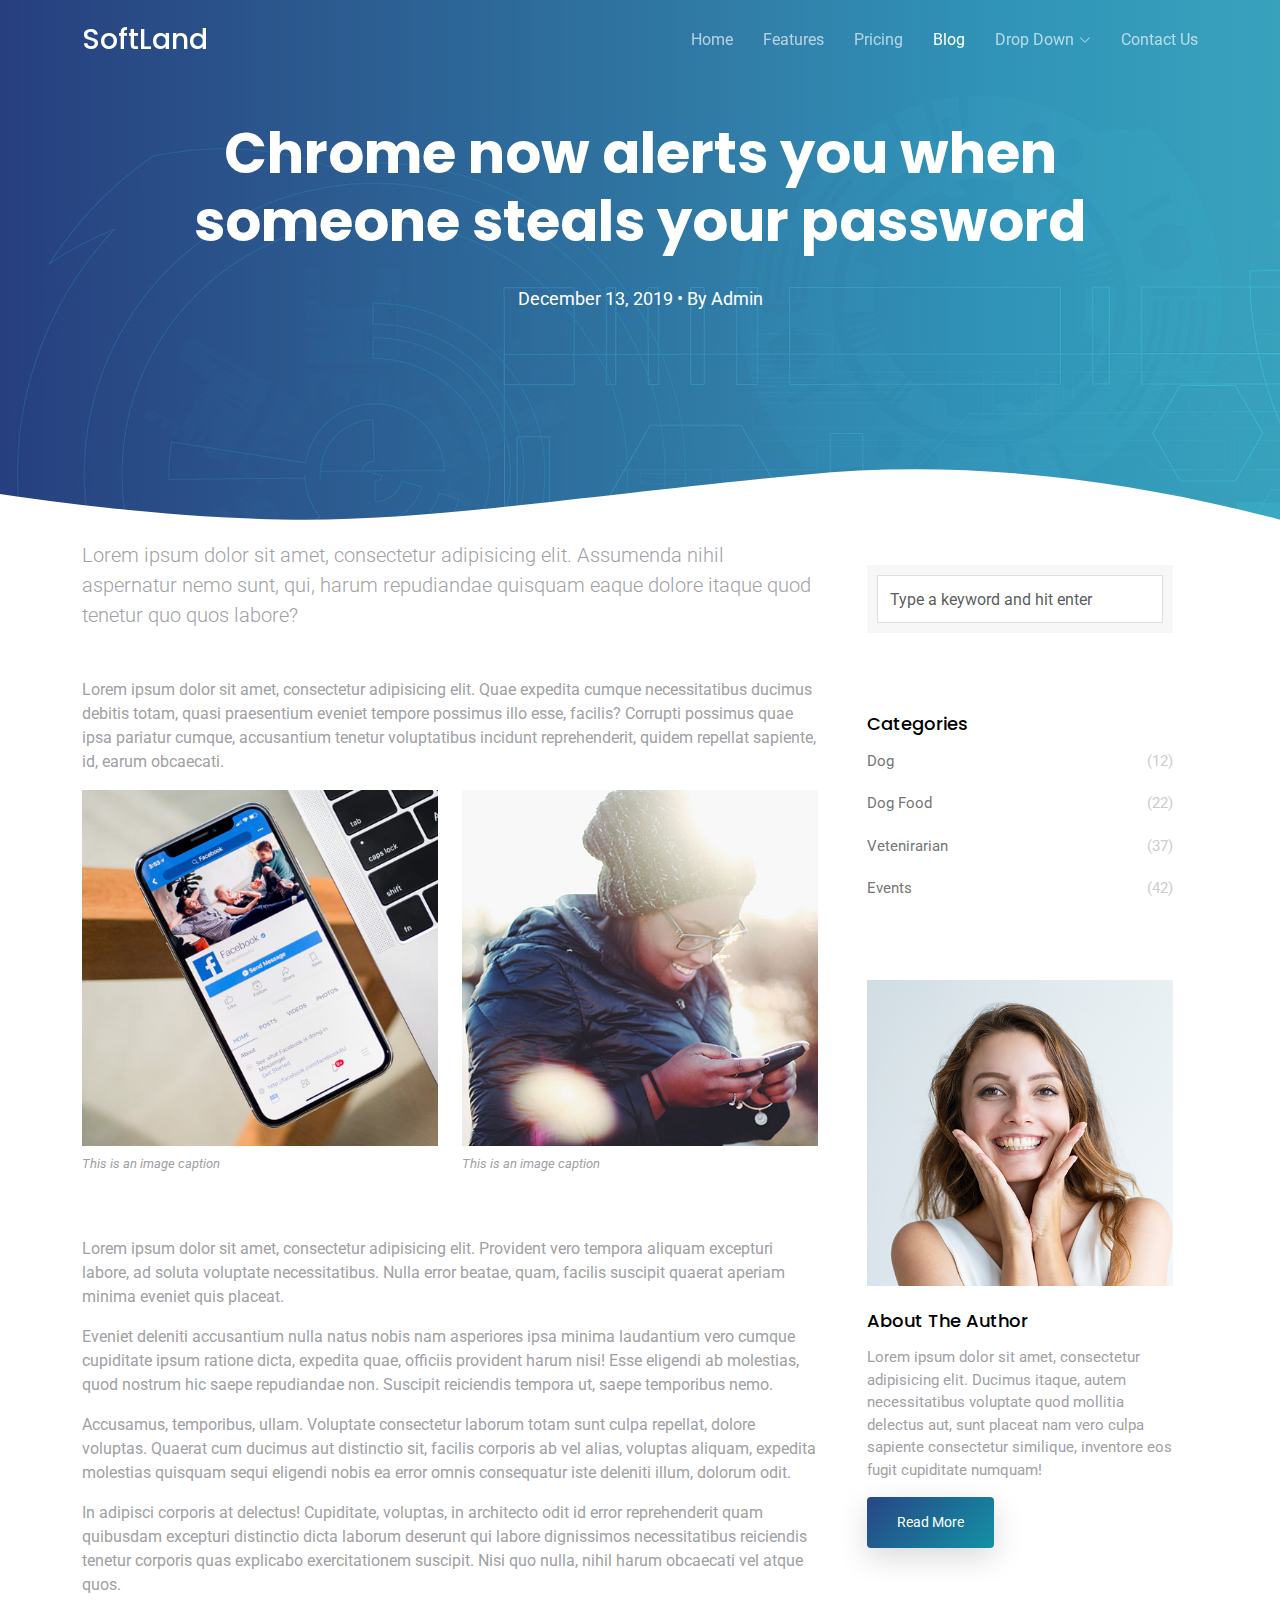
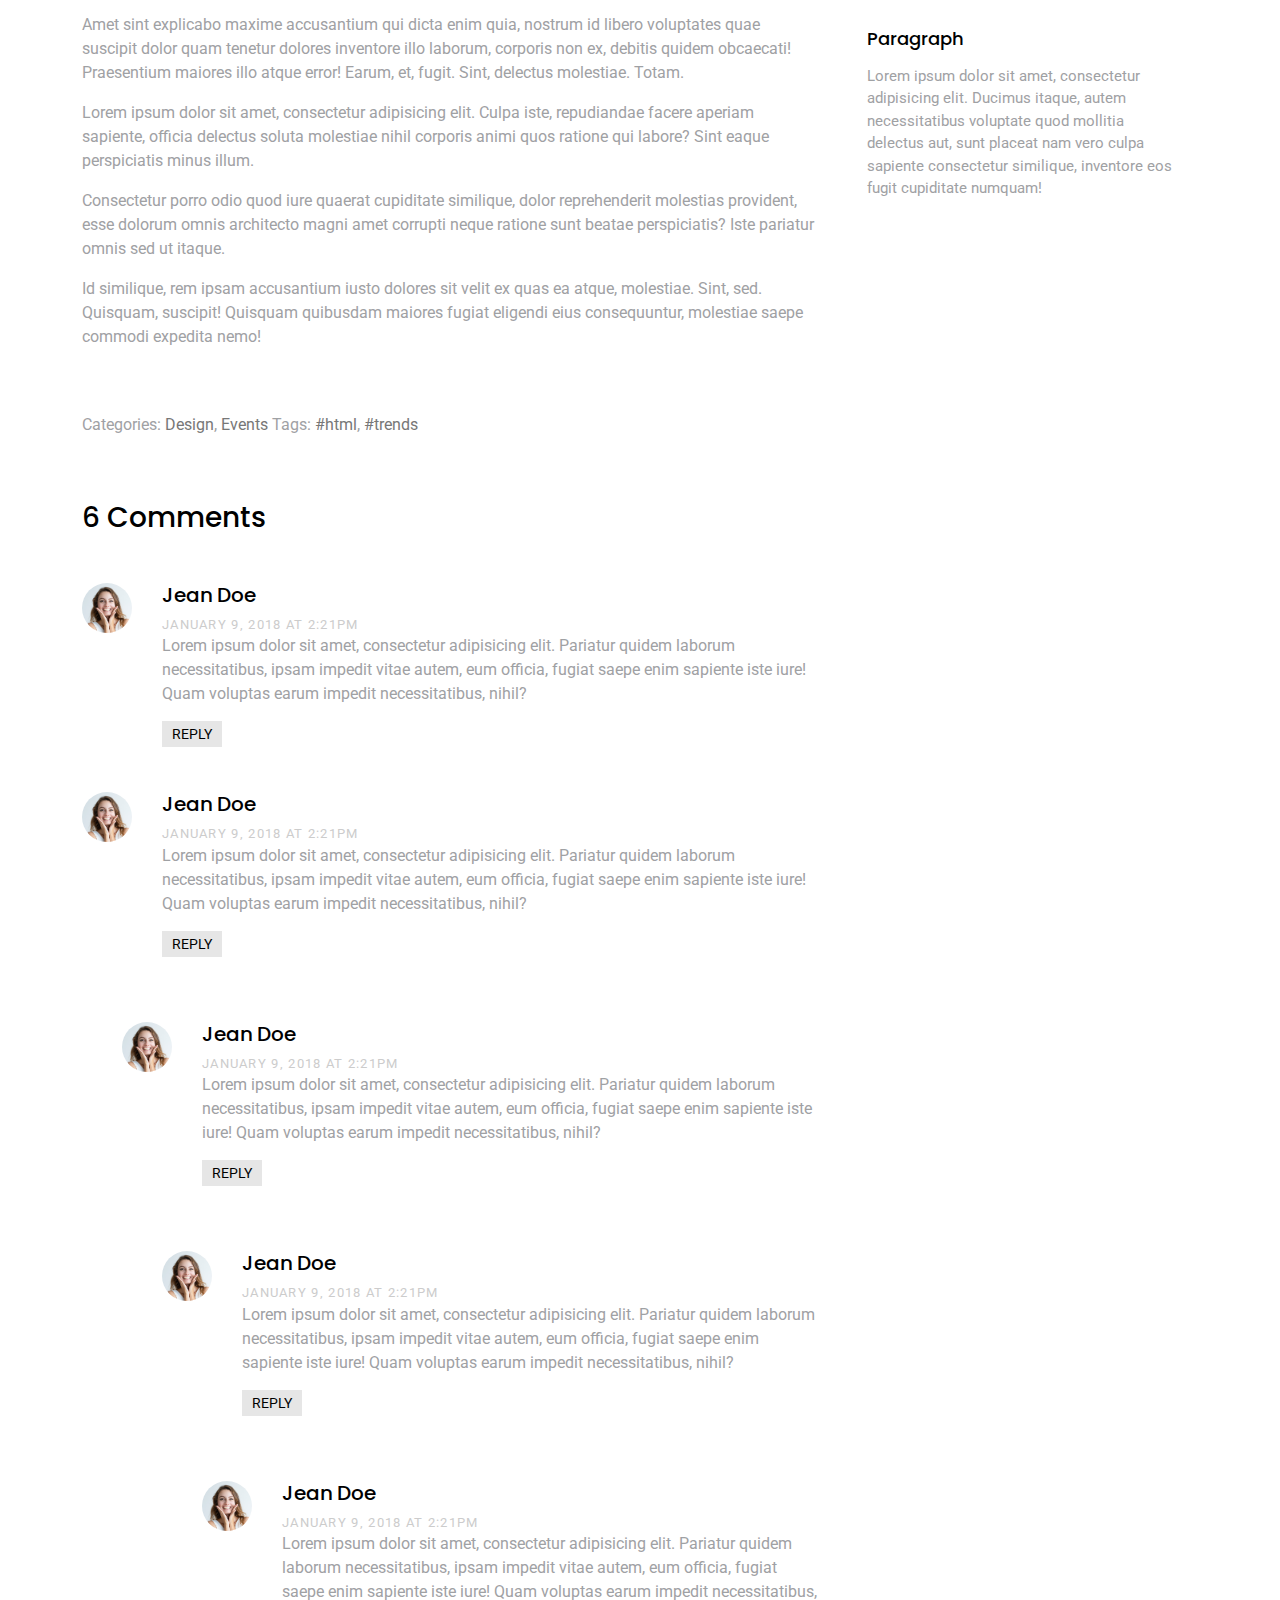
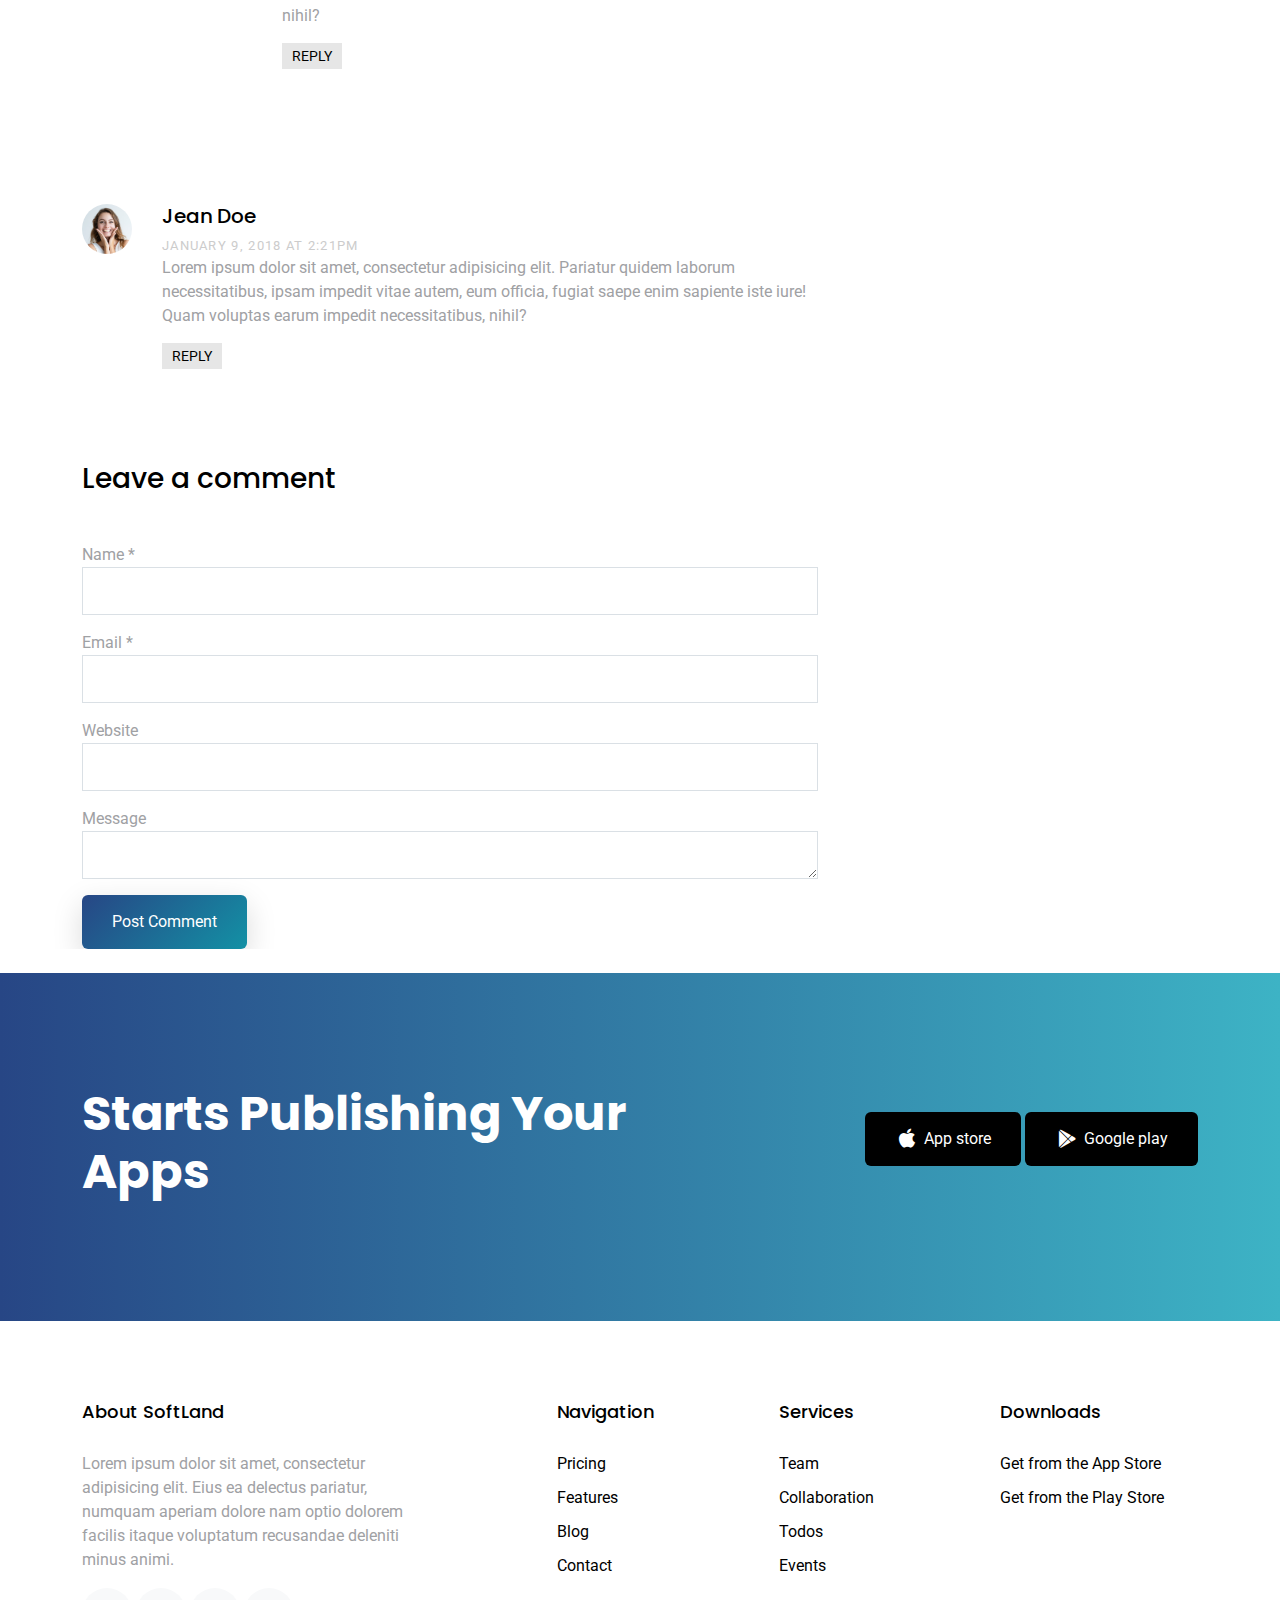
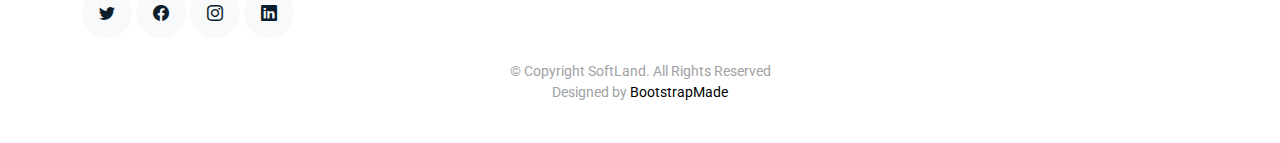
==== blog-single.html @ 77237922 "reinitialized files" ====
<!DOCTYPE html>
<html lang="en">

<head>
  <meta charset="utf-8">
  <meta content="width=device-width, initial-scale=1.0" name="viewport">

  <title>Blog Single - SoftLand Bootstrap Template</title>
  <meta content="" name="description">
  <meta content="" name="keywords">

  <!-- Favicons -->
  <link href="assets/img/favicon.png" rel="icon">
  <link href="assets/img/apple-touch-icon.png" rel="apple-touch-icon">

  <!-- Google Fonts -->
  <link href="https://fonts.googleapis.com/css?family=Roboto:300,300i,400,400i,500,500i,600,600i,700,700i|Poppins:300,300i,400,400i,500,500i,600,600i,700,700i" rel="stylesheet">

  <!-- Vendor CSS Files -->
  <link href="assets/vendor/aos/aos.css" rel="stylesheet">
  <link href="assets/vendor/bootstrap/css/bootstrap.min.css" rel="stylesheet">
  <link href="assets/vendor/bootstrap-icons/bootstrap-icons.css" rel="stylesheet">
  <link href="assets/vendor/boxicons/css/boxicons.min.css" rel="stylesheet">
  <link href="assets/vendor/swiper/swiper-bundle.min.css" rel="stylesheet">

  <!-- Template Main CSS File -->
  <link href="assets/css/style.css" rel="stylesheet">

  <!-- =======================================================
  * Template Name: SoftLand
  * Updated: Sep 18 2023 with Bootstrap v5.3.2
  * Template URL: https://bootstrapmade.com/softland-bootstrap-app-landing-page-template/
  * Author: BootstrapMade.com
  * License: https://bootstrapmade.com/license/
  ======================================================== -->
</head>

<body>

  <!-- ======= Header ======= -->
  <header id="header" class="fixed-top d-flex align-items-center">
    <div class="container d-flex justify-content-between align-items-center">

      <div class="logo">
        <h1><a href="index.html">SoftLand</a></h1>
        <!-- Uncomment below if you prefer to use an image logo -->
        <!-- <a href="index.html"><img src="assets/img/logo.png" alt="" class="img-fluid"></a>-->
      </div>

      <nav id="navbar" class="navbar">
        <ul>
          <li><a class="" href="index.html">Home</a></li>
          <li><a href="features.html">Features</a></li>
          <li><a href="pricing.html">Pricing</a></li>
          <li><a class="active" href="blog.html">Blog</a></li>
          <li class="dropdown"><a href="#"><span>Drop Down</span> <i class="bi bi-chevron-down"></i></a>
            <ul>
              <li><a href="#">Drop Down 1</a></li>
              <li class="dropdown"><a href="#"><span>Deep Drop Down</span> <i class="bi bi-chevron-right"></i></a>
                <ul>
                  <li><a href="#">Deep Drop Down 1</a></li>
                  <li><a href="#">Deep Drop Down 2</a></li>
                  <li><a href="#">Deep Drop Down 3</a></li>
                  <li><a href="#">Deep Drop Down 4</a></li>
                  <li><a href="#">Deep Drop Down 5</a></li>
                </ul>
              </li>
              <li><a href="#">Drop Down 2</a></li>
              <li><a href="#">Drop Down 3</a></li>
              <li><a href="#">Drop Down 4</a></li>
            </ul>
          </li>
          <li><a href="contact.html">Contact Us</a></li>
        </ul>
        <i class="bi bi-list mobile-nav-toggle"></i>
      </nav><!-- .navbar -->

    </div>
  </header><!-- End Header -->

  <main id="main">

    <!-- ======= Single Blog Section ======= -->
    <section class="hero-section inner-page">
      <div class="wave">

        <svg width="1920px" height="265px" viewBox="0 0 1920 265" version="1.1" xmlns="http://www.w3.org/2000/svg" xmlns:xlink="http://www.w3.org/1999/xlink">
          <g id="Page-1" stroke="none" stroke-width="1" fill="none" fill-rule="evenodd">
            <g id="Apple-TV" transform="translate(0.000000, -402.000000)" fill="#FFFFFF">
              <path d="M0,439.134243 C175.04074,464.89273 327.944386,477.771974 458.710937,477.771974 C654.860765,477.771974 870.645295,442.632362 1205.9828,410.192501 C1429.54114,388.565926 1667.54687,411.092417 1920,477.771974 L1920,667 L1017.15166,667 L0,667 L0,439.134243 Z" id="Path"></path>
            </g>
          </g>
        </svg>

      </div>

      <div class="container">
        <div class="row align-items-center">
          <div class="col-12">
            <div class="row justify-content-center">
              <div class="col-md-10 text-center hero-text">
                <h1 data-aos="fade-up" data-aos-delay="">Chrome now alerts you when someone steals your password</h1>
                <p class="mb-5" data-aos="fade-up" data-aos-delay="100">December 13, 2019 &bullet; By <a href="#" class="text-white">Admin</a></p>
              </div>
            </div>
          </div>
        </div>
      </div>

    </section>

    <section class="site-section mb-4">
      <div class="container">
        <div class="row">
          <div class="col-md-8 blog-content">

            <p class="lead mb-5">Lorem ipsum dolor sit amet, consectetur adipisicing elit. Assumenda nihil aspernatur nemo sunt, qui, harum repudiandae quisquam eaque dolore itaque quod tenetur quo quos labore?</p>
            <p>Lorem ipsum dolor sit amet, consectetur adipisicing elit. Quae expedita cumque necessitatibus ducimus debitis totam, quasi praesentium eveniet tempore possimus illo esse, facilis? Corrupti possimus quae ipsa pariatur cumque, accusantium tenetur voluptatibus incidunt reprehenderit, quidem repellat sapiente, id, earum obcaecati.</p>

            <div class="row mb-5">
              <div class="col-md-6">
                <figure><img src="assets/img/img_1.jpg" alt="Free Website Template by Free-Template.co" class="img-fluid">
                  <figcaption>This is an image caption</figcaption>
                </figure>
              </div>
              <div class="col-md-6">
                <figure><img src="assets/img/img_2.jpg" alt="Free Website Template by Free-Template.co" class="img-fluid">
                  <figcaption>This is an image caption</figcaption>
                </figure>
              </div>
            </div>

            <blockquote>
              <p>Lorem ipsum dolor sit amet, consectetur adipisicing elit. Provident vero tempora aliquam excepturi labore, ad soluta voluptate necessitatibus. Nulla error beatae, quam, facilis suscipit quaerat aperiam minima eveniet quis placeat.</p>
            </blockquote>

            <p>Eveniet deleniti accusantium nulla natus nobis nam asperiores ipsa minima laudantium vero cumque cupiditate ipsum ratione dicta, expedita quae, officiis provident harum nisi! Esse eligendi ab molestias, quod nostrum hic saepe repudiandae non. Suscipit reiciendis tempora ut, saepe temporibus nemo.</p>
            <p>Accusamus, temporibus, ullam. Voluptate consectetur laborum totam sunt culpa repellat, dolore voluptas. Quaerat cum ducimus aut distinctio sit, facilis corporis ab vel alias, voluptas aliquam, expedita molestias quisquam sequi eligendi nobis ea error omnis consequatur iste deleniti illum, dolorum odit.</p>
            <p>In adipisci corporis at delectus! Cupiditate, voluptas, in architecto odit id error reprehenderit quam quibusdam excepturi distinctio dicta laborum deserunt qui labore dignissimos necessitatibus reiciendis tenetur corporis quas explicabo exercitationem suscipit. Nisi quo nulla, nihil harum obcaecati vel atque quos.</p>
            <p>Amet sint explicabo maxime accusantium qui dicta enim quia, nostrum id libero voluptates quae suscipit dolor quam tenetur dolores inventore illo laborum, corporis non ex, debitis quidem obcaecati! Praesentium maiores illo atque error! Earum, et, fugit. Sint, delectus molestiae. Totam.</p>

            <p>Lorem ipsum dolor sit amet, consectetur adipisicing elit. Culpa iste, repudiandae facere aperiam sapiente, officia delectus soluta molestiae nihil corporis animi quos ratione qui labore? Sint eaque perspiciatis minus illum.</p>
            <p>Consectetur porro odio quod iure quaerat cupiditate similique, dolor reprehenderit molestias provident, esse dolorum omnis architecto magni amet corrupti neque ratione sunt beatae perspiciatis? Iste pariatur omnis sed ut itaque.</p>
            <p>Id similique, rem ipsam accusantium iusto dolores sit velit ex quas ea atque, molestiae. Sint, sed. Quisquam, suscipit! Quisquam quibusdam maiores fugiat eligendi eius consequuntur, molestiae saepe commodi expedita nemo!</p>
            <div class="pt-5">
              <p>Categories: <a href="#">Design</a>, <a href="#">Events</a> Tags: <a href="#">#html</a>, <a href="#">#trends</a></p>
            </div>

            <div class="pt-5">
              <h3 class="mb-5">6 Comments</h3>
              <ul class="comment-list">
                <li class="comment">
                  <div class="vcard bio">
                    <img src="assets/img/person_1.jpg" alt="Free Website Template by Free-Template.co">
                  </div>
                  <div class="comment-body">
                    <h3>Jean Doe</h3>
                    <div class="meta">January 9, 2018 at 2:21pm</div>
                    <p>Lorem ipsum dolor sit amet, consectetur adipisicing elit. Pariatur quidem laborum necessitatibus, ipsam impedit vitae autem, eum officia, fugiat saepe enim sapiente iste iure! Quam voluptas earum impedit necessitatibus, nihil?</p>
                    <p><a href="#" class="reply">Reply</a></p>
                  </div>
                </li>

                <li class="comment">
                  <div class="vcard bio">
                    <img src="assets/img/person_1.jpg" alt="Image placeholder">
                  </div>
                  <div class="comment-body">
                    <h3>Jean Doe</h3>
                    <div class="meta">January 9, 2018 at 2:21pm</div>
                    <p>Lorem ipsum dolor sit amet, consectetur adipisicing elit. Pariatur quidem laborum necessitatibus, ipsam impedit vitae autem, eum officia, fugiat saepe enim sapiente iste iure! Quam voluptas earum impedit necessitatibus, nihil?</p>
                    <p><a href="#" class="reply">Reply</a></p>
                  </div>

                  <ul class="children">
                    <li class="comment">
                      <div class="vcard bio">
                        <img src="assets/img/person_1.jpg" alt="Image placeholder">
                      </div>
                      <div class="comment-body">
                        <h3>Jean Doe</h3>
                        <div class="meta">January 9, 2018 at 2:21pm</div>
                        <p>Lorem ipsum dolor sit amet, consectetur adipisicing elit. Pariatur quidem laborum necessitatibus, ipsam impedit vitae autem, eum officia, fugiat saepe enim sapiente iste iure! Quam voluptas earum impedit necessitatibus, nihil?</p>
                        <p><a href="#" class="reply">Reply</a></p>
                      </div>

                      <ul class="children">
                        <li class="comment">
                          <div class="vcard bio">
                            <img src="assets/img/person_1.jpg" alt="Image placeholder">
                          </div>
                          <div class="comment-body">
                            <h3>Jean Doe</h3>
                            <div class="meta">January 9, 2018 at 2:21pm</div>
                            <p>Lorem ipsum dolor sit amet, consectetur adipisicing elit. Pariatur quidem laborum necessitatibus, ipsam impedit vitae autem, eum officia, fugiat saepe enim sapiente iste iure! Quam voluptas earum impedit necessitatibus, nihil?</p>
                            <p><a href="#" class="reply">Reply</a></p>
                          </div>

                          <ul class="children">
                            <li class="comment">
                              <div class="vcard bio">
                                <img src="assets/img/person_1.jpg" alt="Image placeholder">
                              </div>
                              <div class="comment-body">
                                <h3>Jean Doe</h3>
                                <div class="meta">January 9, 2018 at 2:21pm</div>
                                <p>Lorem ipsum dolor sit amet, consectetur adipisicing elit. Pariatur quidem laborum necessitatibus, ipsam impedit vitae autem, eum officia, fugiat saepe enim sapiente iste iure! Quam voluptas earum impedit necessitatibus, nihil?</p>
                                <p><a href="#" class="reply">Reply</a></p>
                              </div>
                            </li>
                          </ul>
                        </li>
                      </ul>
                    </li>
                  </ul>
                </li>

                <li class="comment">
                  <div class="vcard bio">
                    <img src="assets/img/person_1.jpg" alt="Image placeholder">
                  </div>
                  <div class="comment-body">
                    <h3>Jean Doe</h3>
                    <div class="meta">January 9, 2018 at 2:21pm</div>
                    <p>Lorem ipsum dolor sit amet, consectetur adipisicing elit. Pariatur quidem laborum necessitatibus, ipsam impedit vitae autem, eum officia, fugiat saepe enim sapiente iste iure! Quam voluptas earum impedit necessitatibus, nihil?</p>
                    <p><a href="#" class="reply">Reply</a></p>
                  </div>
                </li>
              </ul>
              <!-- END comment-list -->

              <div class="comment-form-wrap pt-5">
                <h3 class="mb-5">Leave a comment</h3>
                <form action="#" class="">
                  <div class="form-group">
                    <label for="name">Name *</label>
                    <input type="text" class="form-control" id="name">
                  </div>
                  <div class="form-group mt-3">
                    <label for="email">Email *</label>
                    <input type="email" class="form-control" id="email">
                  </div>
                  <div class="form-group mt-3">
                    <label for="website">Website</label>
                    <input type="url" class="form-control" id="website">
                  </div>

                  <div class="form-group mt-3">
                    <label for="message">Message</label>
                    <textarea name="" id="message" cols="30" rows="10" class="form-control"></textarea>
                  </div>
                  <div class="form-group mt-3">
                    <input type="submit" value="Post Comment" class="btn btn-primary">
                  </div>

                </form>
              </div>
            </div>

          </div>
          <div class="col-md-4 sidebar">
            <div class="sidebar-box">
              <form action="#" class="search-form">
                <div class="form-group">
                  <span class="icon fa fa-search"></span>
                  <input type="text" class="form-control" placeholder="Type a keyword and hit enter">
                </div>
              </form>
            </div>
            <div class="sidebar-box">
              <div class="categories">
                <h3>Categories</h3>
                <li><a href="#">Dog <span>(12)</span></a></li>
                <li><a href="#">Dog Food <span>(22)</span></a></li>
                <li><a href="#">Vetenirarian <span>(37)</span></a></li>
                <li><a href="#">Events<span>(42)</span></a></li>
              </div>
            </div>
            <div class="sidebar-box">
              <img src="assets/img/person_1.jpg" alt="Image placeholder" class="img-fluid mb-4">
              <h3>About The Author</h3>
              <p>Lorem ipsum dolor sit amet, consectetur adipisicing elit. Ducimus itaque, autem necessitatibus voluptate quod mollitia delectus aut, sunt placeat nam vero culpa sapiente consectetur similique, inventore eos fugit cupiditate numquam!</p>
              <p><a href="#" class="btn btn-primary btn-sm">Read More</a></p>
            </div>

            <div class="sidebar-box">
              <h3>Paragraph</h3>
              <p>Lorem ipsum dolor sit amet, consectetur adipisicing elit. Ducimus itaque, autem necessitatibus voluptate quod mollitia delectus aut, sunt placeat nam vero culpa sapiente consectetur similique, inventore eos fugit cupiditate numquam!</p>
            </div>
          </div>
        </div>
      </div>
    </section>

    <!-- ======= CTA Section ======= -->
    <section class="section cta-section">
      <div class="container">
        <div class="row align-items-center">
          <div class="col-md-6 me-auto text-center text-md-start mb-5 mb-md-0">
            <h2>Starts Publishing Your Apps</h2>
          </div>
          <div class="col-md-5 text-center text-md-end">
            <p><a href="#" class="btn d-inline-flex align-items-center"><i class="bx bxl-apple"></i><span>App store</span></a> <a href="#" class="btn d-inline-flex align-items-center"><i class="bx bxl-play-store"></i><span>Google play</span></a></p>
          </div>
        </div>
      </div>
    </section><!-- End CTA Section -->

  </main><!-- End #main -->

  <!-- ======= Footer ======= -->
  <footer class="footer" role="contentinfo">
    <div class="container">
      <div class="row">
        <div class="col-md-4 mb-4 mb-md-0">
          <h3>About SoftLand</h3>
          <p>Lorem ipsum dolor sit amet, consectetur adipisicing elit. Eius ea delectus pariatur, numquam aperiam
            dolore nam optio dolorem facilis itaque voluptatum recusandae deleniti minus animi.</p>
          <p class="social">
            <a href="#"><span class="bi bi-twitter"></span></a>
            <a href="#"><span class="bi bi-facebook"></span></a>
            <a href="#"><span class="bi bi-instagram"></span></a>
            <a href="#"><span class="bi bi-linkedin"></span></a>
          </p>
        </div>
        <div class="col-md-7 ms-auto">
          <div class="row site-section pt-0">
            <div class="col-md-4 mb-4 mb-md-0">
              <h3>Navigation</h3>
              <ul class="list-unstyled">
                <li><a href="#">Pricing</a></li>
                <li><a href="#">Features</a></li>
                <li><a href="#">Blog</a></li>
                <li><a href="#">Contact</a></li>
              </ul>
            </div>
            <div class="col-md-4 mb-4 mb-md-0">
              <h3>Services</h3>
              <ul class="list-unstyled">
                <li><a href="#">Team</a></li>
                <li><a href="#">Collaboration</a></li>
                <li><a href="#">Todos</a></li>
                <li><a href="#">Events</a></li>
              </ul>
            </div>
            <div class="col-md-4 mb-4 mb-md-0">
              <h3>Downloads</h3>
              <ul class="list-unstyled">
                <li><a href="#">Get from the App Store</a></li>
                <li><a href="#">Get from the Play Store</a></li>
              </ul>
            </div>
          </div>
        </div>
      </div>

      <div class="row justify-content-center text-center">
        <div class="col-md-7">
          <p class="copyright">&copy; Copyright SoftLand. All Rights Reserved</p>
          <div class="credits">
            <!--
            All the links in the footer should remain intact.
            You can delete the links only if you purchased the pro version.
            Licensing information: https://bootstrapmade.com/license/
            Purchase the pro version with working PHP/AJAX contact form: https://bootstrapmade.com/buy/?theme=SoftLand
          -->
            Designed by <a href="https://bootstrapmade.com/">BootstrapMade</a>
          </div>
        </div>
      </div>

    </div>
  </footer>

  <a href="#" class="back-to-top d-flex align-items-center justify-content-center"><i class="bi bi-arrow-up-short"></i></a>

  <!-- Vendor JS Files -->
  <script src="assets/vendor/aos/aos.js"></script>
  <script src="assets/vendor/bootstrap/js/bootstrap.bundle.min.js"></script>
  <script src="assets/vendor/swiper/swiper-bundle.min.js"></script>
  <script src="assets/vendor/php-email-form/validate.js"></script>

  <!-- Template Main JS File -->
  <script src="assets/js/main.js"></script>

</body>

</html>
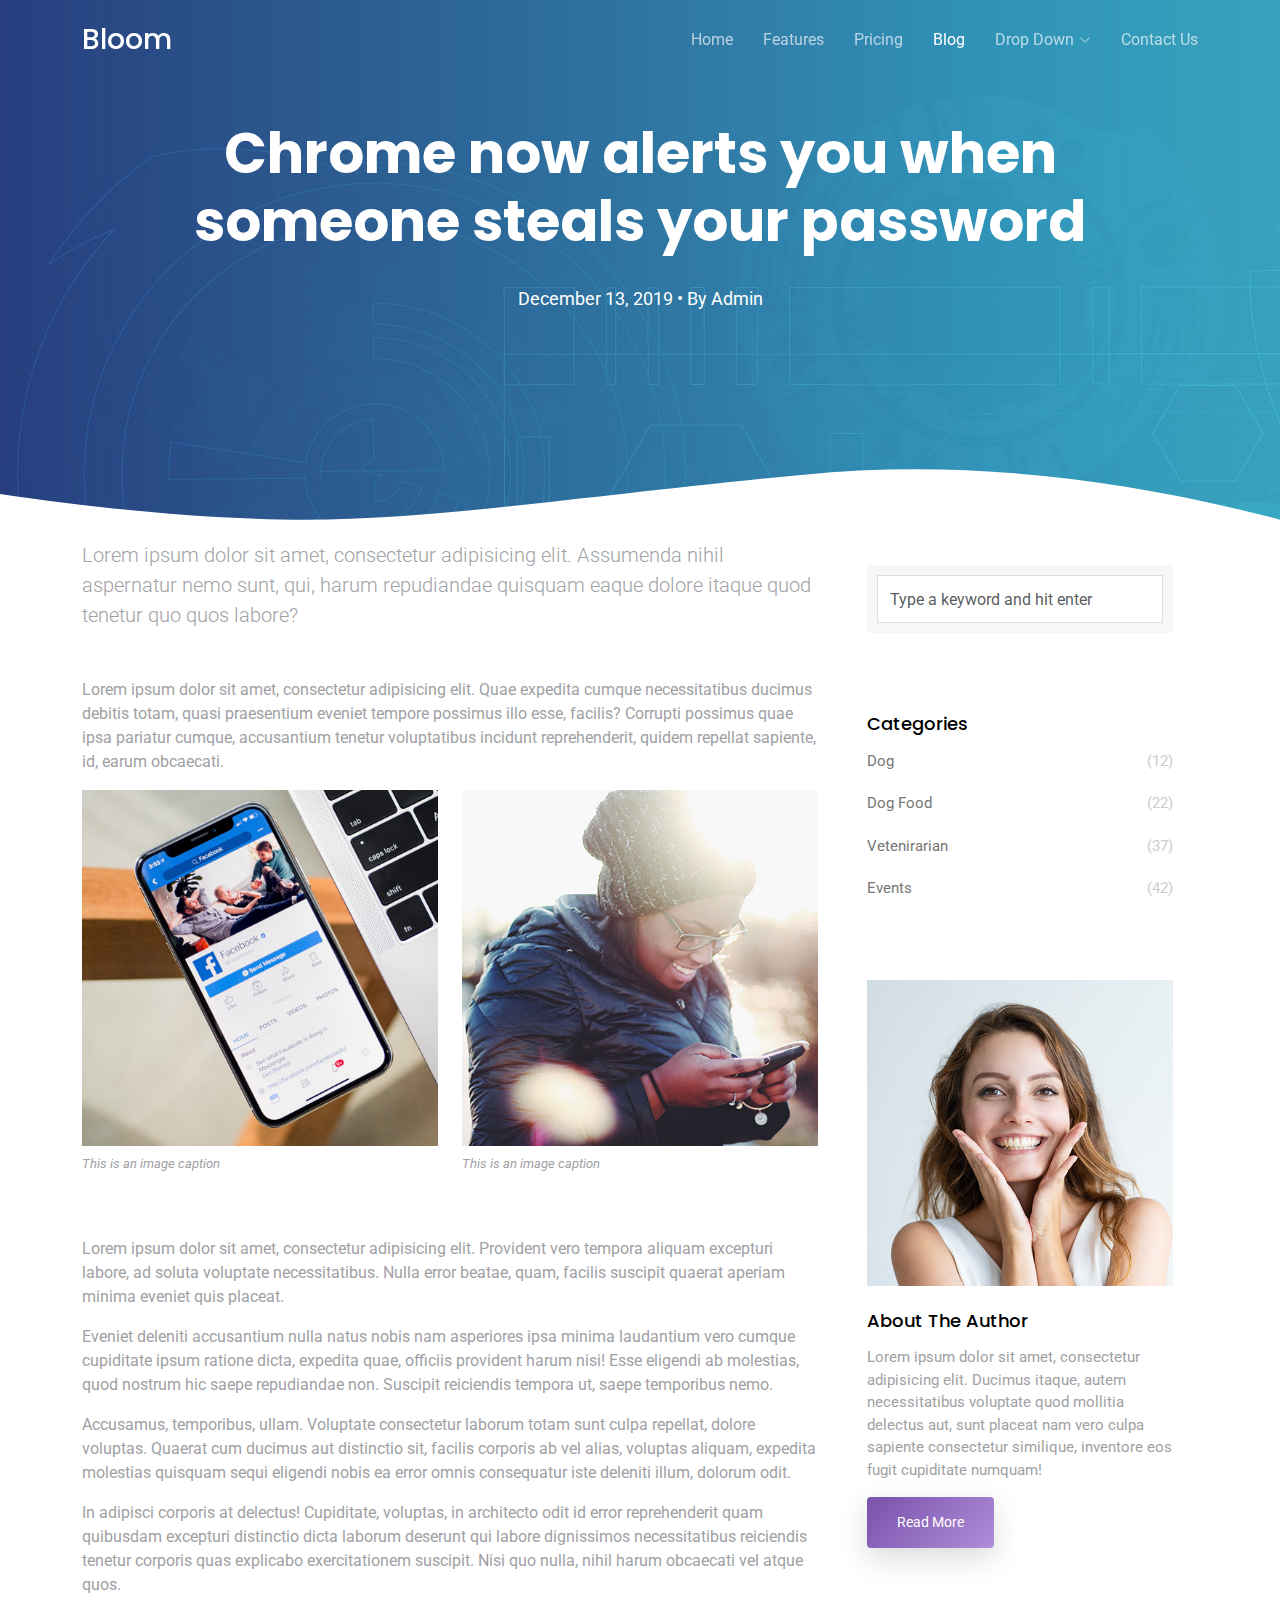
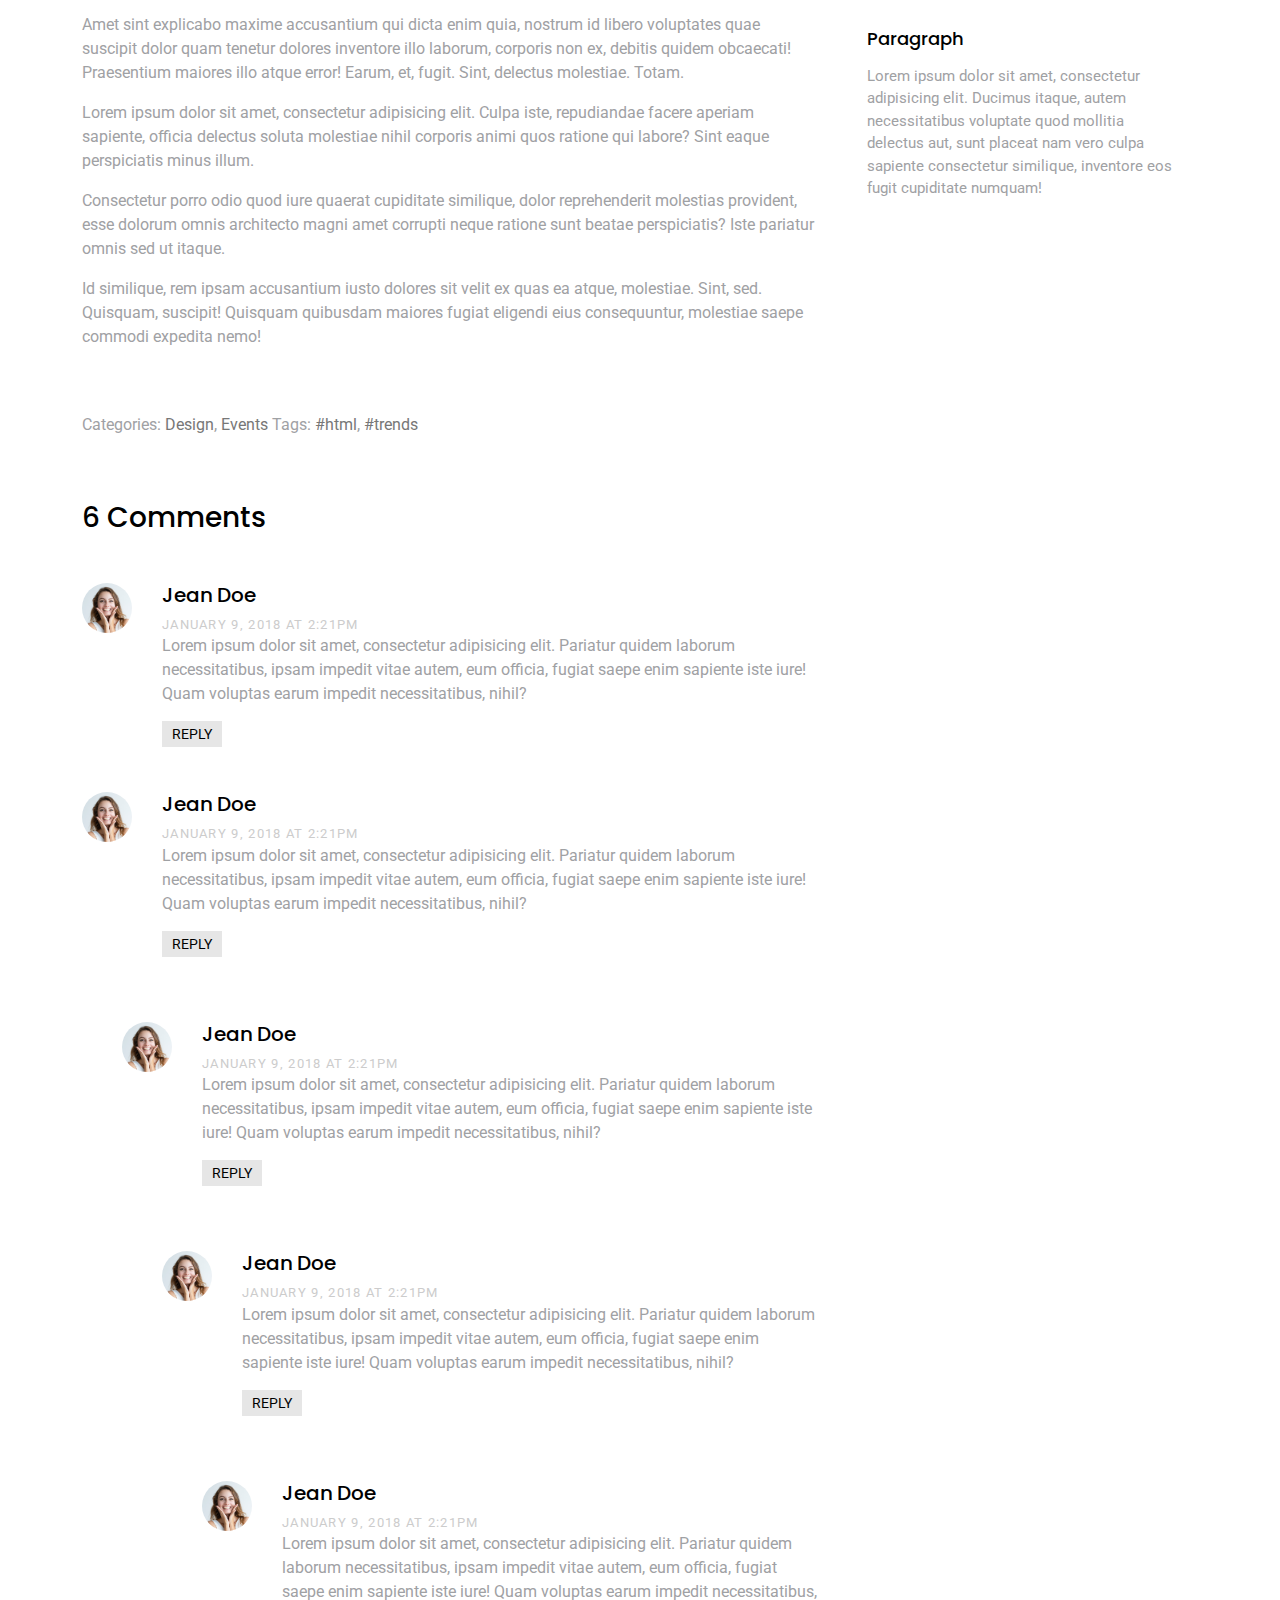
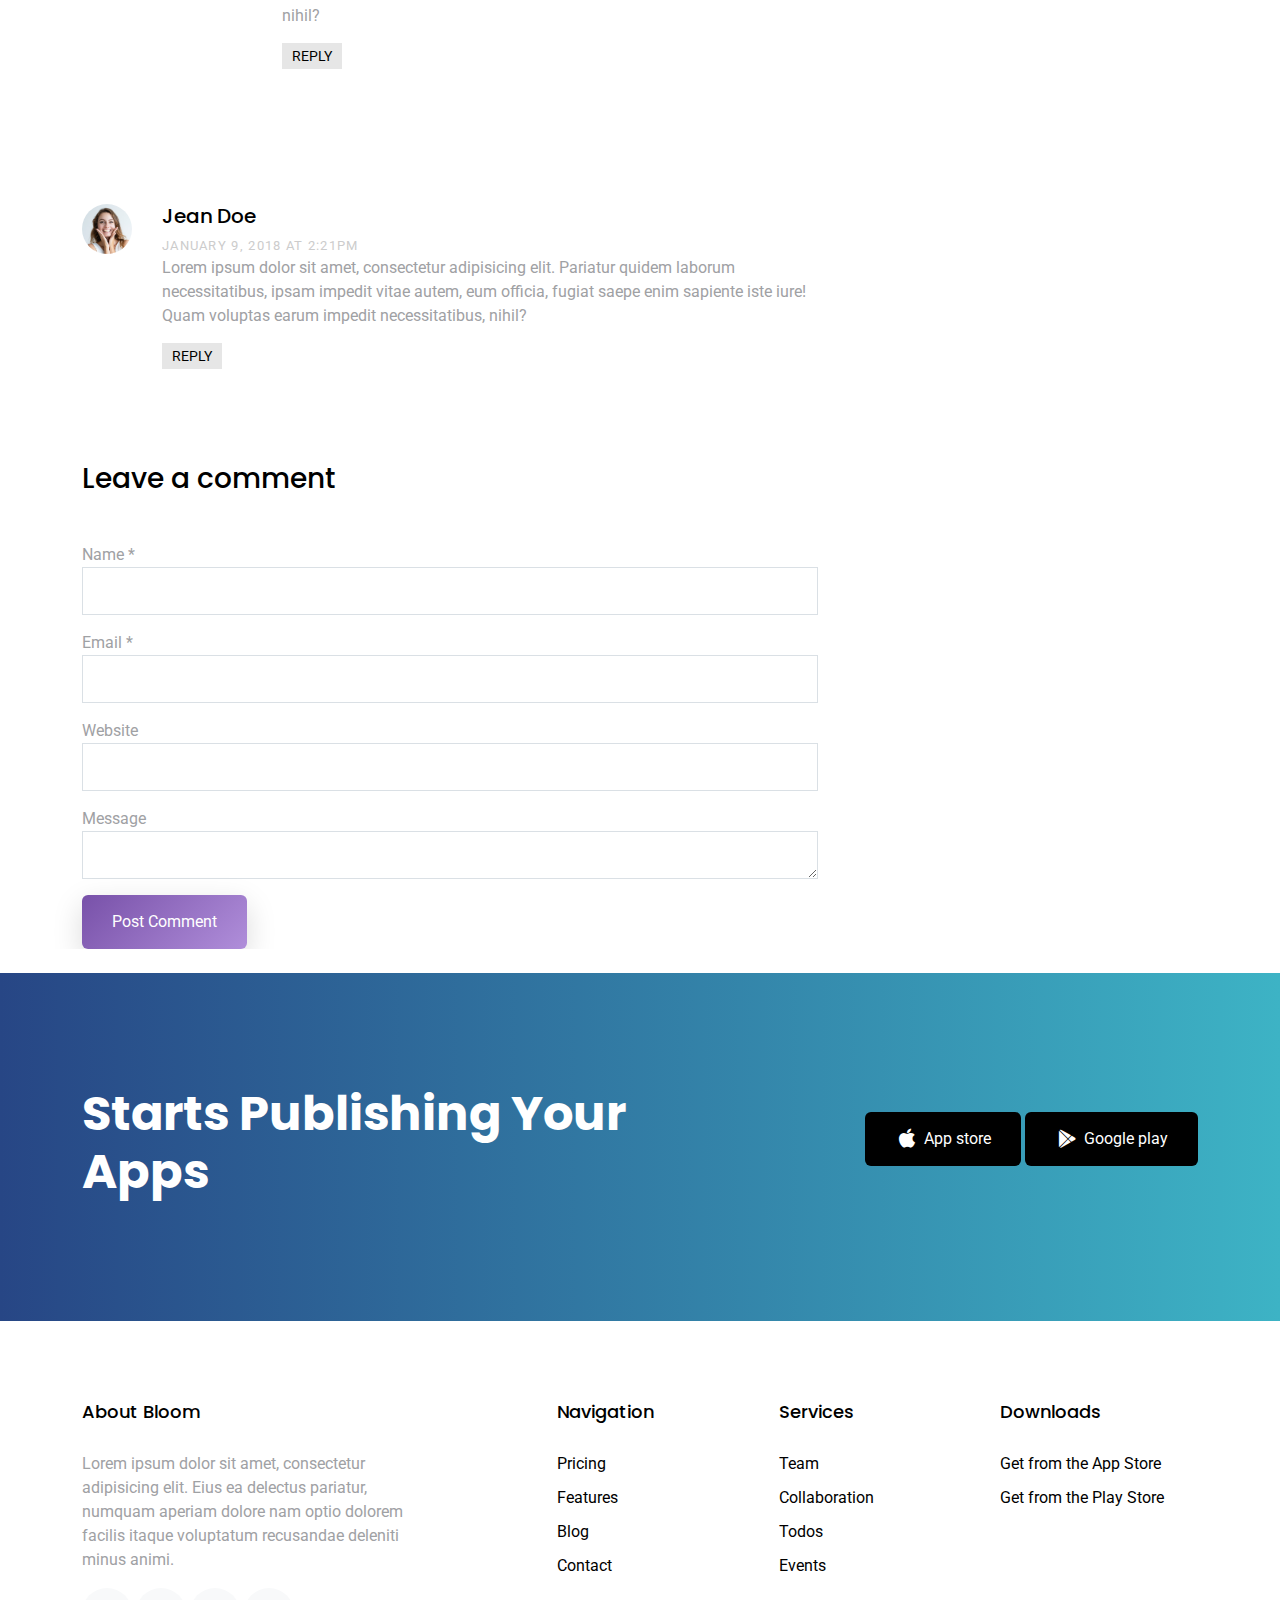
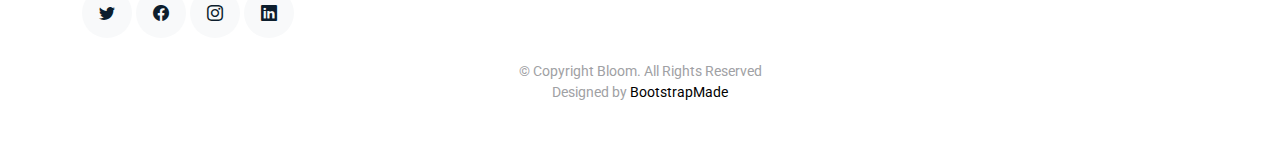
==== commit 29527f0a: "page color changing is on the way" ====
--- a/blog-single.html
+++ b/blog-single.html
@@ -5,7 +5,7 @@
   <meta charset="utf-8">
   <meta content="width=device-width, initial-scale=1.0" name="viewport">
 
-  <title>Blog Single - SoftLand Bootstrap Template</title>
+  <title>Blog Single - Bloom Bootstrap Template</title>
   <meta content="" name="description">
   <meta content="" name="keywords">
 
@@ -27,9 +27,9 @@
   <link href="assets/css/style.css" rel="stylesheet">
 
   <!-- =======================================================
-  * Template Name: SoftLand
+  * Template Name: Bloom
   * Updated: Sep 18 2023 with Bootstrap v5.3.2
-  * Template URL: https://bootstrapmade.com/softland-bootstrap-app-landing-page-template/
+  * Template URL: https://bootstrapmade.com/Bloom-bootstrap-app-landing-page-template/
   * Author: BootstrapMade.com
   * License: https://bootstrapmade.com/license/
   ======================================================== -->
@@ -42,7 +42,7 @@
     <div class="container d-flex justify-content-between align-items-center">
 
       <div class="logo">
-        <h1><a href="index.html">SoftLand</a></h1>
+        <h1><a href="index.html">Bloom</a></h1>
         <!-- Uncomment below if you prefer to use an image logo -->
         <!-- <a href="index.html"><img src="assets/img/logo.png" alt="" class="img-fluid"></a>-->
       </div>
@@ -313,7 +313,7 @@
     <div class="container">
       <div class="row">
         <div class="col-md-4 mb-4 mb-md-0">
-          <h3>About SoftLand</h3>
+          <h3>About Bloom</h3>
           <p>Lorem ipsum dolor sit amet, consectetur adipisicing elit. Eius ea delectus pariatur, numquam aperiam
             dolore nam optio dolorem facilis itaque voluptatum recusandae deleniti minus animi.</p>
           <p class="social">
@@ -356,13 +356,13 @@
 
       <div class="row justify-content-center text-center">
         <div class="col-md-7">
-          <p class="copyright">&copy; Copyright SoftLand. All Rights Reserved</p>
+          <p class="copyright">&copy; Copyright Bloom. All Rights Reserved</p>
           <div class="credits">
             <!--
             All the links in the footer should remain intact.
             You can delete the links only if you purchased the pro version.
             Licensing information: https://bootstrapmade.com/license/
-            Purchase the pro version with working PHP/AJAX contact form: https://bootstrapmade.com/buy/?theme=SoftLand
+            Purchase the pro version with working PHP/AJAX contact form: https://bootstrapmade.com/buy/?theme=Bloom
           -->
             Designed by <a href="https://bootstrapmade.com/">BootstrapMade</a>
           </div>
--- a/assets/css/style.css
+++ b/assets/css/style.css
@@ -1,7 +1,7 @@
 /**
-* Template Name: SoftLand
+* Template Name: Bloom
 * Updated: Sep 18 2023 with Bootstrap v5.3.2
-* Template URL: https://bootstrapmade.com/softland-bootstrap-app-landing-page-template/
+* Template URL: https://bootstrapmade.com/Bloom-bootstrap-app-landing-page-template/
 * Author: BootstrapMade.com
 * License: https://bootstrapmade.com/license/
 */
@@ -78,7 +78,7 @@
 .section-heading {
   font-size: 3rem;
   font-weight: 700;
-  background: linear-gradient(-45deg, #3db3c5, #274685);
+  background: linear-gradient(-45deg, #b08eda, #7851a9);
   -webkit-background-clip: text;
   -webkit-text-fill-color: transparent;
 }
@@ -135,7 +135,7 @@
 
 .btn.btn-primary {
   background: #2d71a1;
-  background: linear-gradient(-45deg, #1391a5, #274685);
+  background: linear-gradient(-45deg, #b08eda, #7851a9);
   color: #fff;
   box-shadow: 0 10px 30px 0 rgba(0, 0, 0, 0.15);
 }
@@ -155,7 +155,7 @@
 }
 
 .feature-1 .wrap-icon.icon-1 {
-  background: linear-gradient(-45deg, #3b87bd, #2d71a2);
+  background: linear-gradient(-45deg, #b08eda, #7851a9);
 }
 
 .feature-1 .wrap-icon i {
@@ -180,7 +180,7 @@
 }
 
 .step .number {
-  background: linear-gradient(-45deg, #1391a5, #274685);
+  background: linear-gradient(-45deg, #b08eda, #7851a9);
   -webkit-background-clip: text;
   -webkit-text-fill-color: transparent;
   font-weight: 700;
@@ -238,7 +238,7 @@
 /* Pricing */
 .pricing {
   padding: 50px;
-  background: linear-gradient(-45deg, #1391a5, #274685);
+  background: linear-gradient(-45deg, #b08eda, #7851a9);
   color: #fff;
   padding-bottom: 12rem !important;
   position: relative;
@@ -299,7 +299,7 @@
   background: #fff;
   box-shadow: 0 10px 30px 0 rgba(0, 0, 0, 0.2);
   color: #000000;
-  background: linear-gradient(-45deg, #1391a5, #274685);
+  background: linear-gradient(-45deg, #b08eda, #7851a9);
   color: #fff;
   box-shadow: none;
 }
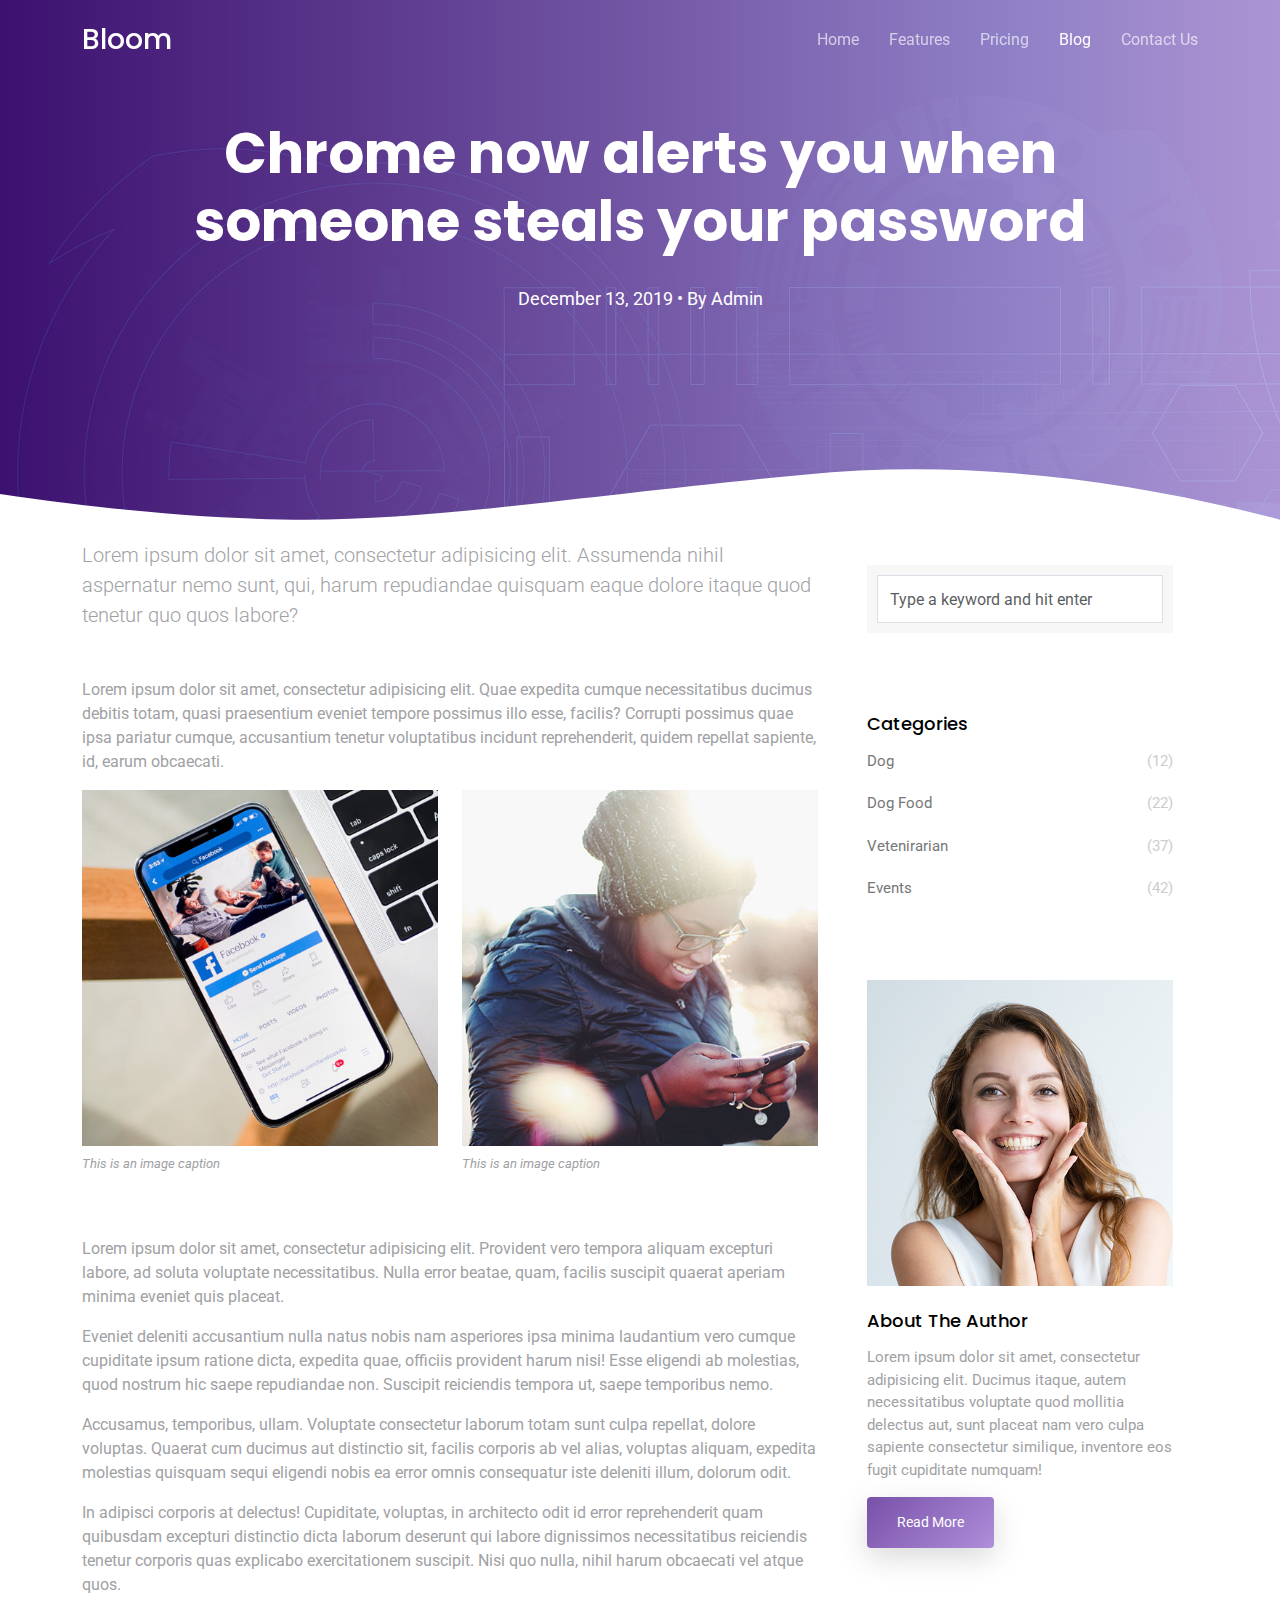
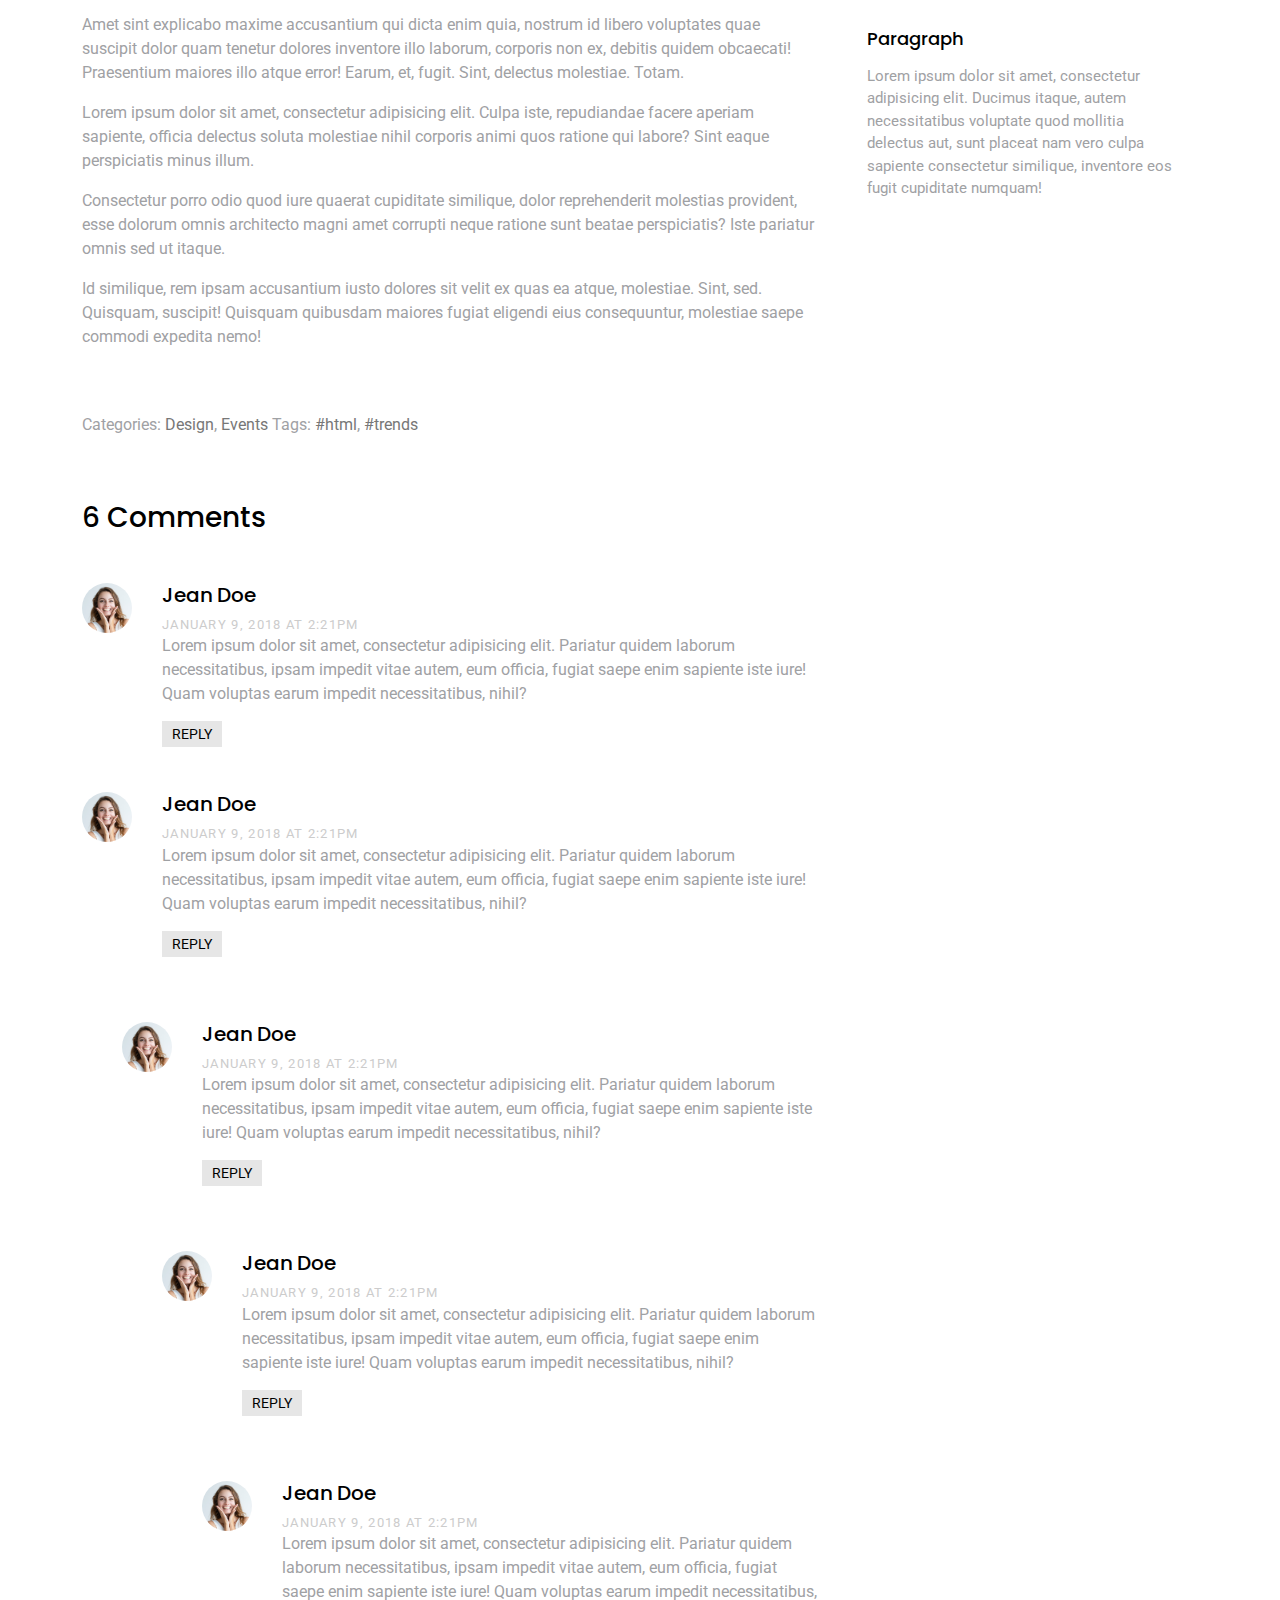
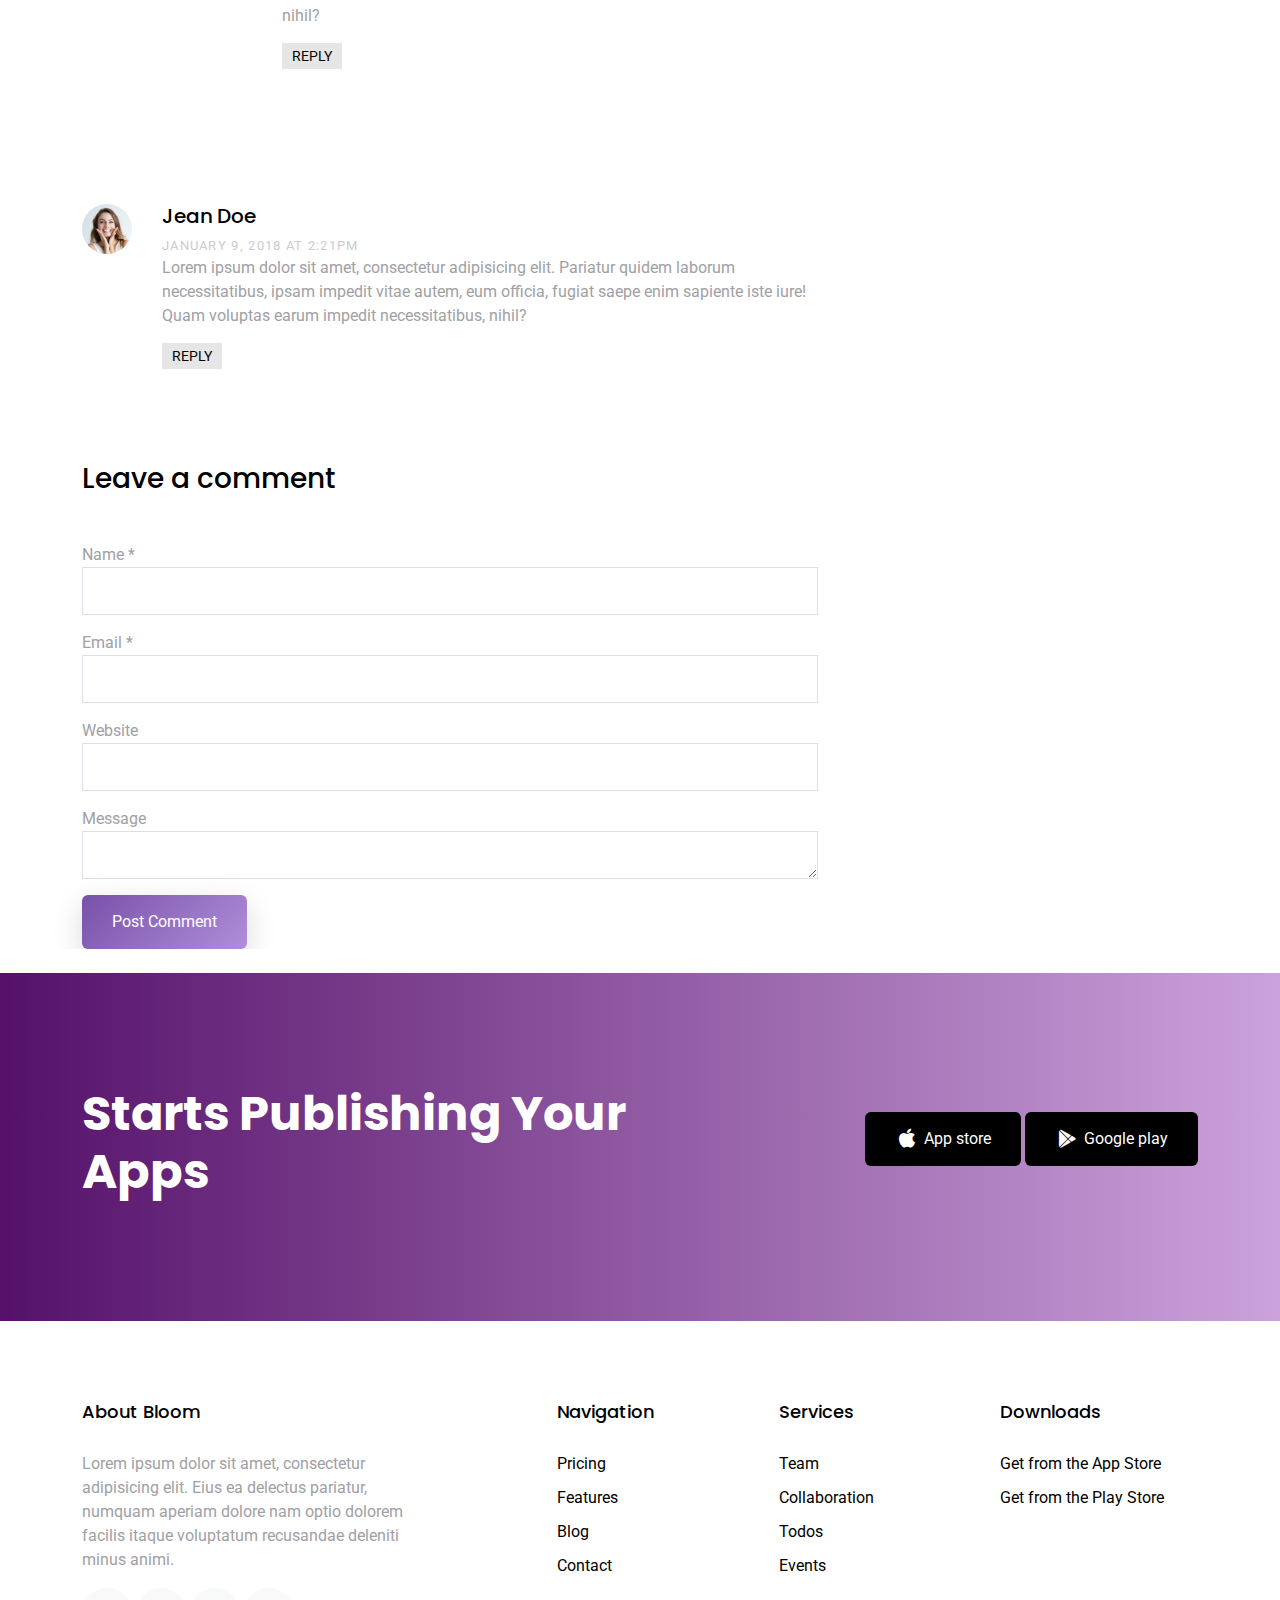
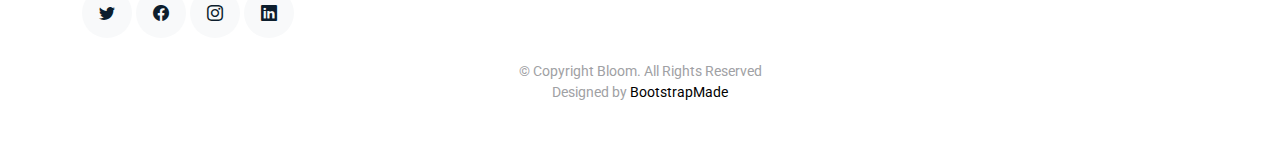
==== commit 775cb3aa: "dropdown removed" ====
--- a/blog-single.html
+++ b/blog-single.html
@@ -53,7 +53,7 @@
           <li><a href="features.html">Features</a></li>
           <li><a href="pricing.html">Pricing</a></li>
           <li><a class="active" href="blog.html">Blog</a></li>
-          <li class="dropdown"><a href="#"><span>Drop Down</span> <i class="bi bi-chevron-down"></i></a>
+          <!--<li class="dropdown"><a href="#"><span>Drop Down</span> <i class="bi bi-chevron-down"></i></a>
             <ul>
               <li><a href="#">Drop Down 1</a></li>
               <li class="dropdown"><a href="#"><span>Deep Drop Down</span> <i class="bi bi-chevron-right"></i></a>
@@ -69,7 +69,7 @@
               <li><a href="#">Drop Down 3</a></li>
               <li><a href="#">Drop Down 4</a></li>
             </ul>
-          </li>
+          </li>-->
           <li><a href="contact.html">Contact Us</a></li>
         </ul>
         <i class="bi bi-list mobile-nav-toggle"></i>
--- a/assets/css/style.css
+++ b/assets/css/style.css
@@ -93,7 +93,7 @@
   right: 15px;
   bottom: 15px;
   z-index: 996;
-  background: #2d71a1;
+  background: #7851a9;
   width: 40px;
   height: 40px;
   border-radius: 50px;
@@ -130,11 +130,11 @@
 
 .btn.btn-outline-white:hover {
   background: #fff;
-  color: #2d71a1;
+  color: #7851a9;
 }
 
 .btn.btn-primary {
-  background: #2d71a1;
+  background: #7851a9;
   background: linear-gradient(-45deg, #b08eda, #7851a9);
   color: #fff;
   box-shadow: 0 10px 30px 0 rgba(0, 0, 0, 0.15);
@@ -148,7 +148,7 @@
   border-radius: 50%;
   position: relative;
   margin-bottom: 30px;
-  box-shadow: 0 15px 30px 0 rgba(0, 0, 0, 0.2);
+  box-shadow: 0 15px 30px 0 #FFF;
   display: inline-flex;
   align-items: center;
   justify-content: center;
@@ -228,11 +228,11 @@
   height: 12px;
   background-color: #fff;
   opacity: 1;
-  border: 1px solid #2d71a1;
+  border: 1px solid #7851a9;
 }
 
 .testimonials-slider .swiper-pagination .swiper-pagination-bullet-active {
-  background-color: #2d71a1;
+  background-color: #7851a9;
 }
 
 /* Pricing */
@@ -249,7 +249,7 @@
 }
 
 .pricing h3 {
-  color: #2d71a1;
+  color: #7851a9;
 }
 
 .pricing .price-cta {
@@ -292,7 +292,7 @@
 }
 
 .pricing .btn-white:hover {
-  color: #2d71a1;
+  color: #7851a9;
 }
 
 .pricing.popular {
@@ -314,12 +314,12 @@
 }
 
 .pricing.popular .btn-white {
-  border: 2px solid #2d71a1;
+  border: 2px solid #7851a9;
 }
 
 /* CTA Section */
 .cta-section {
-  background: linear-gradient(to right, rgb(39, 70, 133) 0%, rgb(61, 179, 197) 100%);
+  background: linear-gradient(to right, rgb(85, 17, 105) 0%, rgb(203, 162, 219) 100%);
   color: #fff;
 }
 
@@ -357,7 +357,7 @@
 .form-control:focus {
   outline: none;
   box-shadow: none;
-  border: 1px solid #2d71a1;
+  border: 1px solid #7851a9;
 }
 
 .php-email-form .validate {
@@ -448,11 +448,11 @@
 
 .post-entry .post-text h3 a:hover {
   text-decoration: none;
-  color: #2d71a1;
+  color: #7851a9;
 }
 
 .post-entry .post-text .readmore {
-  color: #2d71a1;
+  color: #7851a9;
 }
 
 .sidebar-box {
@@ -606,7 +606,7 @@
 }
 
 #header.header-scrolled {
-  background: rgba(39, 70, 133, 0.8);
+  background: rgba(65, 12, 114, 0.8);
   height: 60px;
 }
 
@@ -712,7 +712,7 @@
 .navbar .dropdown ul a:hover,
 .navbar .dropdown ul .active:hover,
 .navbar .dropdown ul li:hover>a {
-  color: #2d71a1;
+  color: #7851a9;
 }
 
 .navbar .dropdown:hover>ul {
@@ -808,7 +808,7 @@
 .navbar-mobile a:hover,
 .navbar-mobile .active,
 .navbar-mobile li:hover>a {
-  color: #2d71a1;
+  color: #7851a9;
 }
 
 .navbar-mobile .dropdown ul {
@@ -838,7 +838,7 @@
 .navbar-mobile .dropdown ul a:hover,
 .navbar-mobile .dropdown ul .active:hover,
 .navbar-mobile .dropdown ul li:hover>a {
-  color: #2d71a1;
+  color: #7851a9;
 }
 
 .navbar-mobile .dropdown>.dropdown-active {
@@ -849,7 +849,7 @@
 # Hero Section
 --------------------------------------------------------------*/
 .hero-section {
-  background: linear-gradient(to right, rgba(39, 70, 133, 0.8) 0%, rgba(61, 179, 197, 0.8) 100%), url(../img/hero-bg.jpg);
+  background: linear-gradient(to right, rgba(65, 12, 114, 0.8) 0%, rgba(205, 162, 224, 0.8) 100%), url(../img/hero-bg.jpg);
   position: relative;
 }
 
@@ -921,6 +921,86 @@
 
 .hero-section .iphone-wrap {
   position: relative;
+}
+
+        
+.wrapper {
+  display: inline-block;
+  position: absolute;
+  top: 50%;
+  left: 50%;
+  transform: translate(-50%,-50%)
+}
+
+.video-main {
+  position: relative;
+  display: inline-block;
+}
+
+.video {
+  height: 50px;
+  width: 50px;
+  line-height: 50px;
+  text-align: center;
+  border-radius: 100%;
+  background: transparent;
+  color: #fff;
+  display: inline-block;
+  background: #7851a9;
+  z-index: 999;
+}
+
+@keyframes waves {
+  0% {
+    -webkit-transform: scale(0.2, 0.2);
+    transform: scale(0.2, 0.2);
+    opacity: 0;
+    -ms-filter: "progid:DXImageTransform.Microsoft.Alpha(Opacity=0)";
+  }
+  50% {
+    opacity: 0.9;
+    -ms-filter: "progid:DXImageTransform.Microsoft.Alpha(Opacity=90)";
+  }
+  100% {
+    -webkit-transform: scale(0.9, 0.9);
+    transform: scale(0.9, 0.9);
+    opacity: 0;
+    -ms-filter: "progid:DXImageTransform.Microsoft.Alpha(Opacity=0)";
+  }
+}
+
+.fa-play:before {
+  content: "\f04b";
+}
+
+.waves {
+  position: absolute;
+  width: 150px;
+  height: 150px;
+  background: #cab3e8;
+  opacity: 0;
+  -ms-filter: "progid:DXImageTransform.Microsoft.Alpha(Opacity=0)";
+  border-radius: 100%;
+  right: -50px;
+  bottom: -50px;
+  z-index: -1;
+   -webkit-animation: waves 3s ease-in-out infinite;
+  animation: waves 3s ease-in-out infinite;
+}
+        
+.wave-1 {
+  -webkit-animation-delay: 0s;
+  animation-delay: 0s;
+}
+
+.wave-2 {
+  -webkit-animation-delay: 1s;
+  animation-delay: 1s;
+}
+
+.wave-3 {
+  -webkit-animation-delay: 2s;
+  animation-delay: 2s;
 }
 
 @media screen and (max-width: 992px) {
@@ -937,6 +1017,7 @@
   left: 0;
   box-shadow: 0 15px 50px 0 rgba(0, 0, 0, 0.3);
   border-radius: 30px;
+  animation: up-down 2s ease-in-out infinite alternate-reverse both;
 }
 
 @media screen and (max-width: 992px) {
@@ -949,6 +1030,16 @@
   }
 }
 
+@keyframes up-down {
+  0% {
+    transform: translateY(10px);
+  }
+
+  100% {
+    transform: translateY(-10px);
+  }
+}
+
 .hero-section .iphone-wrap .phone-2,
 .hero-section .iphone-wrap .phone-1 {
   width: 250px;
@@ -957,6 +1048,7 @@
 @media screen and (max-width: 992px) {
   .hero-section .iphone-wrap .phone-1 {
     margin-left: -150px;
+    
   }
 }
 
@@ -1027,9 +1119,10 @@
 
 .social a:hover {
   color: #fff;
-  background: #2d71a1;
+  background: #7851a9;
 }
 
 .social a i {
   line-height: 0;
-}+}
+
